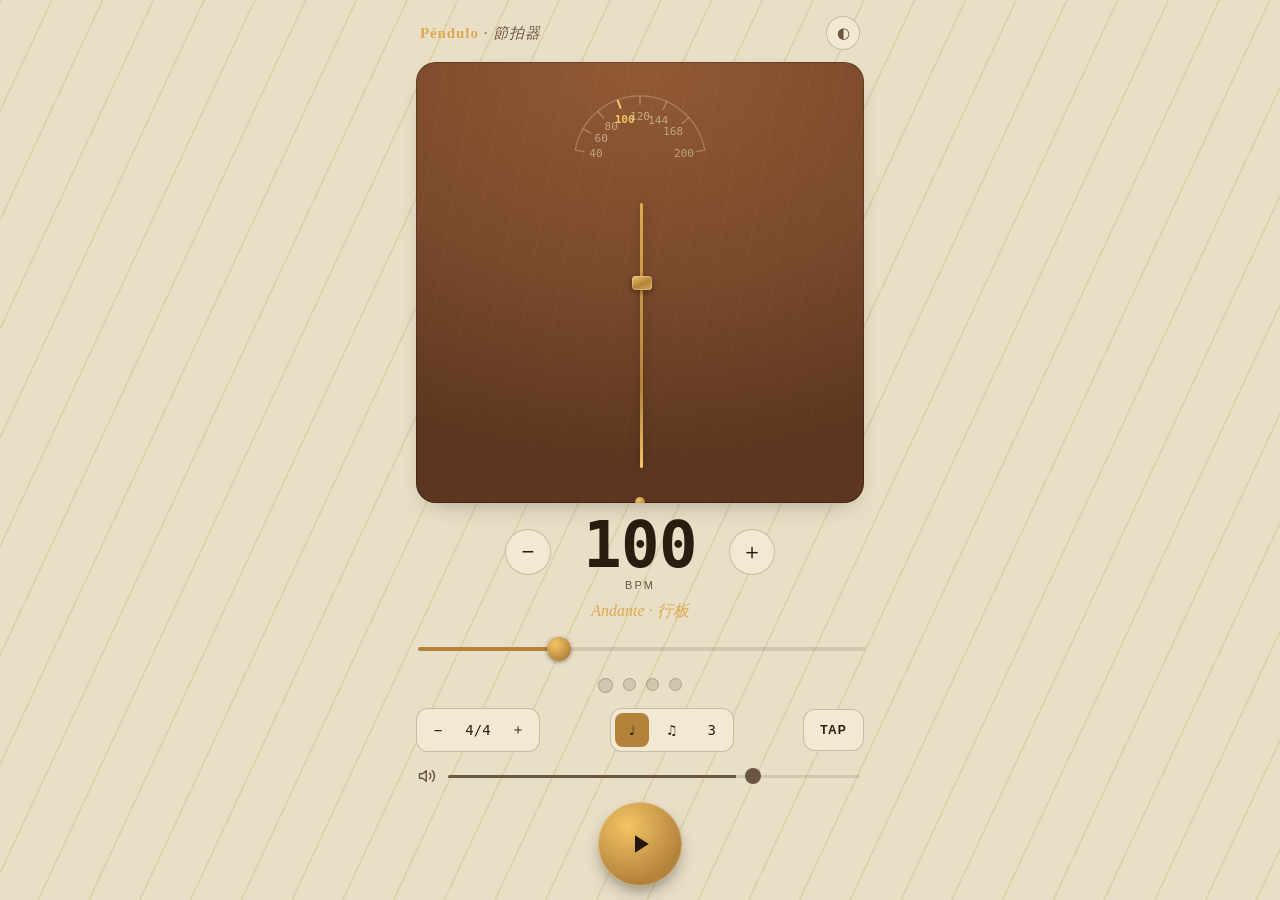
==== metronome-web-app/index.html @ 3e4c37fe "Add metronome web app for iPhone Single-file, dependency-free metronome (index.html) with a wood/bra" ====
<!doctype html>
<html lang="zh-Hant">
<head>
<meta charset="UTF-8">
<title>Pendulo — 節拍器</title>
<meta name="viewport" content="width=device-width, initial-scale=1, maximum-scale=1, minimum-scale=1, user-scalable=no, viewport-fit=cover">
<meta name="apple-mobile-web-app-capable" content="yes">
<meta name="mobile-web-app-capable" content="yes">
<meta name="apple-mobile-web-app-status-bar-style" content="black-translucent">
<meta name="apple-mobile-web-app-title" content="Pendulo">
<meta name="theme-color" content="#1b120b">
<meta name="description" content="A precision metronome for practice, tuned for iPhone.">
<style>
  :root{
    color-scheme: light dark;
    --bg: #e9dfc7;
    --bg-grain: #ded1ad;
    --case: #7a4a2c;
    --case-deep: #5c3620;
    --case-edge: #915a34;
    --ink: #2b1c10;
    --ink-soft: #6b563f;
    --brass: #b3833c;
    --brass-bright: #dda94f;
    --brass-hot: #f2c565;
    --line: rgba(43,28,16,0.22);
    --line-soft: rgba(43,28,16,0.12);
    --panel: #f2e9d2;
    --danger: #a4432c;
    --shadow: rgba(30,18,8,0.35);
    --focus: #2b6cb0;
  }
  @media (prefers-color-scheme: dark){
    :root:not([data-theme="light"]){
      --bg: #17100a;
      --bg-grain: #1e150d;
      --case: #3a2314;
      --case-deep: #20130b;
      --case-edge: #4d2e1a;
      --ink: #f1e4cc;
      --ink-soft: #b9a180;
      --brass: #c99a49;
      --brass-bright: #e8ba5d;
      --brass-hot: #ffd684;
      --line: rgba(241,228,204,0.16);
      --line-soft: rgba(241,228,204,0.08);
      --panel: #241a10;
      --danger: #d9663f;
      --shadow: rgba(0,0,0,0.6);
      --focus: #6fa8dc;
    }
  }
  :root[data-theme="dark"]{
    --bg: #17100a;
    --bg-grain: #1e150d;
    --case: #3a2314;
    --case-deep: #20130b;
    --case-edge: #4d2e1a;
    --ink: #f1e4cc;
    --ink-soft: #b9a180;
    --brass: #c99a49;
    --brass-bright: #e8ba5d;
    --brass-hot: #ffd684;
    --line: rgba(241,228,204,0.16);
    --line-soft: rgba(241,228,204,0.08);
    --panel: #241a10;
    --danger: #d9663f;
    --shadow: rgba(0,0,0,0.6);
    --focus: #6fa8dc;
  }

  *{ box-sizing: border-box; -webkit-tap-highlight-color: transparent; }
  html,body{
    height: 100%;
    margin: 0;
    overscroll-behavior: none;
    touch-action: manipulation;
  }
  body{
    background:
      repeating-linear-gradient(115deg, var(--bg-grain) 0 2px, transparent 2px 46px),
      var(--bg);
    color: var(--ink);
    font-family: -apple-system, BlinkMacSystemFont, "SF Pro Text", "Helvetica Neue", Arial, sans-serif;
    display: flex;
    align-items: center;
    justify-content: center;
    min-height: 100vh;
    user-select: none;
    -webkit-user-select: none;
  }
  .stage{
    width: 100%;
    max-width: 480px;
    height: 100vh;
    height: 100dvh;
    padding: max(14px, env(safe-area-inset-top)) max(16px, env(safe-area-inset-right)) max(14px, env(safe-area-inset-bottom)) max(16px, env(safe-area-inset-left));
    display: flex;
    flex-direction: column;
    gap: 10px;
  }

  .brand{
    display: flex;
    align-items: baseline;
    justify-content: space-between;
    flex: 0 0 auto;
    padding: 2px 4px;
  }
  .brand-mark{
    font-family: Georgia, "Iowan Old Style", "Palatino Linotype", serif;
    font-style: italic;
    font-size: 15px;
    letter-spacing: 0.06em;
    color: var(--ink-soft);
  }
  .brand-mark b{ color: var(--brass-bright); font-style: normal; }
  .theme-toggle{
    width: 34px; height: 34px;
    border-radius: 50%;
    border: 1px solid var(--line);
    background: var(--panel);
    color: var(--ink-soft);
    font-size: 15px;
    display: flex; align-items: center; justify-content: center;
    padding: 0;
  }
  .theme-toggle:active{ transform: scale(0.94); }

  /* ---- Case: pendulum + graduated arc ---- */
  .case{
    position: relative;
    flex: 1 1 auto;
    min-height: 150px;
    background:
      radial-gradient(120% 90% at 50% 0%, var(--case-edge) 0%, var(--case) 55%, var(--case-deep) 100%);
    border-radius: 20px;
    overflow: hidden;
    box-shadow: inset 0 0 0 1px rgba(0,0,0,0.25), 0 10px 24px -12px var(--shadow);
  }
  .case::after{
    content:"";
    position: absolute; inset: 0;
    background: repeating-linear-gradient(100deg, rgba(255,255,255,0.05) 0 1px, transparent 1px 30px);
    mix-blend-mode: overlay;
    pointer-events: none;
  }
  .scale{
    position: absolute;
    left: 50%; top: 6%;
    width: 88%;
    transform: translateX(-50%);
    overflow: visible;
  }
  .scale text{
    font-family: ui-monospace, "SF Mono", Menlo, monospace;
    font-size: 8.5px;
    fill: rgba(241,228,204,0.55);
  }
  .scale .tick{ stroke: rgba(241,228,204,0.35); stroke-width: 1; }
  .scale .arc{ fill: none; stroke: rgba(241,228,204,0.28); stroke-width: 1; }
  .scale .mark-active text{ fill: var(--brass-hot); font-weight: 600; }
  .scale .mark-active .tick{ stroke: var(--brass-hot); stroke-width: 1.6; }

  .pivot-wrap{
    position: absolute;
    left: 50%; bottom: 8%;
    transform: translateX(-50%);
    width: 4px; height: 60%;
  }
  .rod{
    position: absolute;
    left: 50%; bottom: 0;
    width: 3px; height: 100%;
    background: linear-gradient(180deg, var(--brass-bright), var(--brass) 70%, var(--brass-hot));
    border-radius: 3px;
    transform-origin: bottom center;
    transform: rotate(0deg);
    box-shadow: 0 0 10px rgba(0,0,0,0.25);
  }
  .bob{
    position: absolute;
    left: 50%; top: 30%;
    width: 20px; height: 14px;
    transform: translate(-50%, -50%);
    background: linear-gradient(155deg, var(--brass-hot), var(--brass) 55%, var(--brass-bright));
    border-radius: 4px;
    box-shadow: 0 2px 6px rgba(0,0,0,0.4), inset 0 0 0 1px rgba(255,255,255,0.25);
  }
  .pivot{
    position: absolute;
    left: 50%; bottom: -4px;
    width: 10px; height: 10px;
    transform: translateX(-50%);
    border-radius: 50%;
    background: radial-gradient(circle at 35% 30%, var(--brass-hot), var(--brass) 70%);
    box-shadow: 0 1px 3px rgba(0,0,0,0.5);
  }
  .case.tick-flash{ }
  .case .flashlight{
    position: absolute; inset: 0;
    background: radial-gradient(60% 50% at 50% 20%, var(--brass-hot) 0%, transparent 70%);
    opacity: 0;
    pointer-events: none;
    transition: opacity 90ms ease-out;
  }
  .case.flash .flashlight{ opacity: 0.16; }

  /* ---- Readout ---- */
  .readout{
    flex: 0 0 auto;
    display: flex;
    align-items: center;
    justify-content: center;
    gap: 14px;
  }
  .step{
    width: 46px; height: 46px;
    border-radius: 50%;
    border: 1px solid var(--line);
    background: var(--panel);
    color: var(--ink);
    font-size: 22px;
    line-height: 1;
    display: flex; align-items: center; justify-content: center;
    padding: 0;
  }
  .step:active{ background: var(--line-soft); transform: scale(0.95); }
  .bpm-display{
    display: flex;
    flex-direction: column;
    align-items: center;
    min-width: 150px;
  }
  .bpm-number{
    font-family: ui-monospace, "SF Mono", Menlo, monospace;
    font-variant-numeric: tabular-nums;
    font-size: 64px;
    font-weight: 600;
    letter-spacing: -0.01em;
    line-height: 1;
    color: var(--ink);
  }
  .bpm-unit{
    font-size: 11px;
    letter-spacing: 0.18em;
    color: var(--ink-soft);
    margin-top: 2px;
  }
  .tempo-term{
    text-align: center;
    font-family: Georgia, "Iowan Old Style", "Palatino Linotype", serif;
    font-style: italic;
    font-size: 16px;
    color: var(--brass-bright);
    flex: 0 0 auto;
    min-height: 20px;
  }

  .bpm-slider{
    flex: 0 0 auto;
    -webkit-appearance: none;
    appearance: none;
    width: 100%;
    height: 30px;
    background: transparent;
  }
  .bpm-slider::-webkit-slider-runnable-track{
    height: 4px;
    border-radius: 2px;
    background: linear-gradient(90deg, var(--brass) 0%, var(--brass) var(--fill,50%), var(--line-soft) var(--fill,50%));
  }
  .bpm-slider::-webkit-slider-thumb{
    -webkit-appearance: none;
    width: 24px; height: 24px;
    margin-top: -10px;
    border-radius: 50%;
    background: radial-gradient(circle at 35% 30%, var(--brass-hot), var(--brass) 75%);
    box-shadow: 0 1px 4px rgba(0,0,0,0.4);
    border: none;
  }

  /* ---- Beats ---- */
  .beats{
    flex: 0 0 auto;
    display: flex;
    justify-content: center;
    gap: 10px;
    padding: 2px 0;
    min-height: 22px;
  }
  .beat-dot{
    width: 13px; height: 13px;
    border-radius: 50%;
    background: var(--line-soft);
    border: 1px solid var(--line);
    transition: background 60ms ease-out, box-shadow 60ms ease-out, transform 60ms ease-out;
  }
  .beat-dot.accent{ width: 15px; height: 15px; }
  .beat-dot.lit{
    background: var(--brass-bright);
    border-color: var(--brass-bright);
    transform: scale(1.15);
  }
  .beat-dot.accent.lit{
    background: var(--brass-hot);
    border-color: var(--brass-hot);
    box-shadow: 0 0 10px var(--brass-hot);
  }

  /* ---- Controls ---- */
  .controls{
    flex: 0 0 auto;
    display: flex;
    align-items: center;
    justify-content: space-between;
    gap: 8px;
  }
  .control-group{
    display: flex;
    align-items: center;
    gap: 6px;
    background: var(--panel);
    border: 1px solid var(--line);
    border-radius: 12px;
    padding: 4px;
  }
  .chip{
    min-width: 34px; height: 34px;
    padding: 0 8px;
    border-radius: 8px;
    border: none;
    background: transparent;
    color: var(--ink);
    font-size: 14px;
    font-family: ui-monospace, "SF Mono", Menlo, monospace;
  }
  .chip:active{ background: var(--line-soft); }
  .chip.active{
    background: var(--brass);
    color: #241608;
    font-weight: 600;
  }
  #tsLabel{
    font-family: ui-monospace, "SF Mono", Menlo, monospace;
    font-variant-numeric: tabular-nums;
    font-size: 14px;
    min-width: 34px;
    text-align: center;
  }
  .tap{
    flex: 0 0 auto;
    height: 42px;
    padding: 0 16px;
    border-radius: 12px;
    border: 1px solid var(--line);
    background: var(--panel);
    color: var(--ink);
    font-size: 12px;
    font-weight: 700;
    letter-spacing: 0.1em;
  }
  .tap:active{ background: var(--brass); color: #241608; }

  .volume-row{
    flex: 0 0 auto;
    display: flex;
    align-items: center;
    gap: 10px;
    padding: 0 2px;
  }
  .volume-row svg{ flex: 0 0 auto; color: var(--ink-soft); }
  .volume-row input[type="range"]{
    -webkit-appearance: none;
    appearance: none;
    flex: 1 1 auto;
    height: 24px;
    background: transparent;
  }
  .volume-row input[type="range"]::-webkit-slider-runnable-track{
    height: 3px;
    border-radius: 2px;
    background: linear-gradient(90deg, var(--ink-soft) 0%, var(--ink-soft) var(--fill,70%), var(--line-soft) var(--fill,70%));
  }
  .volume-row input[type="range"]::-webkit-slider-thumb{
    -webkit-appearance: none;
    width: 16px; height: 16px;
    margin-top: -6.5px;
    border-radius: 50%;
    background: var(--ink-soft);
    border: none;
  }

  .play-btn{
    flex: 0 0 auto;
    align-self: center;
    width: 84px; height: 84px;
    border-radius: 50%;
    border: none;
    background: radial-gradient(circle at 35% 28%, var(--brass-hot), var(--brass) 70%, var(--brass) 100%);
    box-shadow: 0 8px 18px -6px rgba(0,0,0,0.5), inset 0 0 0 1px rgba(255,255,255,0.25);
    display: flex; align-items: center; justify-content: center;
    color: #24160a;
    margin: 2px 0 0;
  }
  .play-btn:active{ transform: scale(0.96); }
  .play-btn.playing{
    background: radial-gradient(circle at 35% 28%, #e98a6b, var(--danger) 70%);
  }
  .play-btn svg{ width: 30px; height: 30px; }

  button, input{ font: inherit; }
  button{ cursor: pointer; }
  :focus-visible{ outline: 2px solid var(--focus); outline-offset: 2px; }

  @media (max-height: 700px){
    .bpm-number{ font-size: 52px; }
    .play-btn{ width: 72px; height: 72px; }
  }
</style>
</head>
<body>
<div class="stage">

  <header class="brand">
    <span class="brand-mark"><b>Péndulo</b> · 節拍器</span>
    <button class="theme-toggle" id="themeToggle" aria-label="切換淺色／深色外觀">◐</button>
  </header>

  <div class="case" id="case">
    <svg class="scale" viewBox="0 0 300 60" aria-hidden="true"></svg>
    <div class="pivot-wrap">
      <div class="rod" id="rod">
        <div class="bob" id="bob"></div>
      </div>
    </div>
    <div class="pivot"></div>
    <div class="flashlight"></div>
  </div>

  <div class="readout">
    <button class="step" id="bpmDown" aria-label="降低速度">−</button>
    <div class="bpm-display">
      <span class="bpm-number" id="bpmNumber">100</span>
      <span class="bpm-unit">BPM</span>
    </div>
    <button class="step" id="bpmUp" aria-label="提高速度">＋</button>
  </div>

  <div class="tempo-term" id="tempoTerm">Moderato · 中板</div>

  <input type="range" class="bpm-slider" id="bpmSlider" min="30" max="260" step="1" value="100" aria-label="速度滑桿">

  <div class="beats" id="beats"></div>

  <div class="controls">
    <div class="control-group" role="group" aria-label="拍號">
      <button class="chip" id="tsMinus" aria-label="減少每小節拍數">−</button>
      <span id="tsLabel">4/4</span>
      <button class="chip" id="tsPlus" aria-label="增加每小節拍數">＋</button>
    </div>
    <div class="control-group" role="group" aria-label="細分">
      <button class="chip subdiv active" data-val="1">♩</button>
      <button class="chip subdiv" data-val="2">♫</button>
      <button class="chip subdiv" data-val="3">3</button>
    </div>
    <button class="tap" id="tapTempo">TAP</button>
  </div>

  <div class="volume-row">
    <svg width="18" height="18" viewBox="0 0 24 24" fill="none" stroke="currentColor" stroke-width="2" stroke-linecap="round" stroke-linejoin="round"><path d="M11 5 6 9H2v6h4l5 4V5Z"/><path d="M19.07 4.93a10 10 0 0 1 0 14.14M15.54 8.46a5 5 0 0 1 0 7.07"/></svg>
    <input type="range" id="volumeSlider" min="0" max="100" step="1" value="75" aria-label="音量">
  </div>

  <button class="play-btn" id="playBtn" aria-label="開始節拍器">
    <svg id="playIcon" viewBox="0 0 24 24" fill="currentColor"><path d="M8 5v14l11-7z"/></svg>
  </button>

</div>

<script>
(function(){
  "use strict";

  /* ---------- state ---------- */
  var bpm = 100;
  var beatsPerMeasure = 4;
  var subdivision = 1; // 1 quarter, 2 eighths, 3 triplet
  var volume = 0.75;
  var isPlaying = false;

  var audioCtx = null;
  var masterGain = null;
  var currentBeat = 0;
  var currentSub = 0;
  var nextNoteTime = 0.0;
  var scheduleAheadTime = 0.12;
  var lookahead = 25.0;
  var timerID = null;
  var noteQueue = []; // {time, beat, sub}
  var rafID = null;

  var pendulumAnim = null;
  var wakeLock = null;

  /* ---------- elements ---------- */
  var $case = document.getElementById('case');
  var $bpmNumber = document.getElementById('bpmNumber');
  var $bpmSlider = document.getElementById('bpmSlider');
  var $bpmDown = document.getElementById('bpmDown');
  var $bpmUp = document.getElementById('bpmUp');
  var $tempoTerm = document.getElementById('tempoTerm');
  var $beats = document.getElementById('beats');
  var $tsLabel = document.getElementById('tsLabel');
  var $tsMinus = document.getElementById('tsMinus');
  var $tsPlus = document.getElementById('tsPlus');
  var $subdivBtns = document.querySelectorAll('.subdiv');
  var $tapTempo = document.getElementById('tapTempo');
  var $volumeSlider = document.getElementById('volumeSlider');
  var $playBtn = document.getElementById('playBtn');
  var $playIcon = document.getElementById('playIcon');
  var $rod = document.getElementById('rod');
  var $themeToggle = document.getElementById('themeToggle');
  var $scale = document.querySelector('.scale');

  /* ---------- tempo term ---------- */
  var TERMS = [
    {max:40,  it:'Grave',      zh:'極緩板'},
    {max:60,  it:'Largo',      zh:'廣板'},
    {max:76,  it:'Adagio',     zh:'慢板'},
    {max:108, it:'Andante',    zh:'行板'},
    {max:120, it:'Moderato',   zh:'中板'},
    {max:168, it:'Allegro',    zh:'快板'},
    {max:208, it:'Presto',     zh:'急板'},
    {max:Infinity, it:'Prestissimo', zh:'最急板'}
  ];
  function tempoTermFor(v){
    for (var i=0;i<TERMS.length;i++){ if (v < TERMS[i].max) return TERMS[i]; }
    return TERMS[TERMS.length-1];
  }

  /* ---------- graduated scale (decorative) ---------- */
  var SCALE_MARKS = [40,60,80,100,120,144,168,200];
  function buildScale(){
    var w = 300, cx = 150, cy = 56, r = 50;
    var startAngle = -170, endAngle = -10; // degrees, arc across top
    var svg = '<path class="arc" d="' + arcPath(cx,cy,r,startAngle,endAngle) + '"></path>';
    SCALE_MARKS.forEach(function(v){
      var t = (v - 40) / (200 - 40);
      var ang = startAngle + t*(endAngle-startAngle);
      var rad = ang * Math.PI/180;
      var x1 = cx + r*Math.cos(rad), y1 = cy + r*Math.sin(rad);
      var x2 = cx + (r-7)*Math.cos(rad), y2 = cy + (r-7)*Math.sin(rad);
      var tx = cx + (r-16)*Math.cos(rad), ty = cy + (r-16)*Math.sin(rad);
      svg += '<g class="mark" data-v="'+v+'">' +
             '<line class="tick" x1="'+x1+'" y1="'+y1+'" x2="'+x2+'" y2="'+y2+'"></line>' +
             '<text x="'+tx+'" y="'+ty+'" text-anchor="middle" dominant-baseline="middle">'+v+'</text>' +
             '</g>';
    });
    $scale.innerHTML = svg;
  }
  function arcPath(cx,cy,r,a0,a1){
    var p0 = polar(cx,cy,r,a0), p1 = polar(cx,cy,r,a1);
    return 'M '+p0.x+' '+p0.y+' A '+r+' '+r+' 0 0 1 '+p1.x+' '+p1.y;
  }
  function polar(cx,cy,r,deg){ var rad=deg*Math.PI/180; return {x:cx+r*Math.cos(rad), y:cy+r*Math.sin(rad)}; }
  function updateScaleHighlight(){
    var marks = $scale.querySelectorAll('.mark');
    var closest = null, closestDist = Infinity;
    marks.forEach(function(m){
      var v = parseInt(m.getAttribute('data-v'),10);
      var d = Math.abs(v - bpm);
      if (d < closestDist){ closestDist = d; closest = m; }
      m.classList.remove('mark-active');
    });
    if (closest) closest.classList.add('mark-active');
  }

  /* ---------- beat dots ---------- */
  function buildBeats(){
    $beats.innerHTML = '';
    for (var i=0;i<beatsPerMeasure;i++){
      var d = document.createElement('div');
      d.className = 'beat-dot' + (i===0 ? ' accent' : '');
      $beats.appendChild(d);
    }
  }
  function litBeat(i){
    var dots = $beats.children;
    for (var k=0;k<dots.length;k++) dots[k].classList.remove('lit');
    if (dots[i]) dots[i].classList.add('lit');
    setTimeout(function(){ if (dots[i]) dots[i].classList.remove('lit'); }, 110);
  }

  /* ---------- UI sync ---------- */
  function refreshDisplay(){
    $bpmNumber.textContent = bpm;
    $bpmSlider.value = bpm;
    var pct = ((bpm - $bpmSlider.min) / ($bpmSlider.max - $bpmSlider.min)) * 100;
    $bpmSlider.style.setProperty('--fill', pct + '%');
    var term = tempoTermFor(bpm);
    $tempoTerm.textContent = term.it + ' · ' + term.zh;
    $tsLabel.textContent = beatsPerMeasure + '/4';
    updateScaleHighlight();
    updatePendulumSpeed();
  }
  function setBpm(v){
    bpm = Math.max(30, Math.min(260, Math.round(v)));
    refreshDisplay();
  }

  /* ---------- pendulum motion ---------- */
  function updatePendulumSpeed(){
    var periodMs = (60000 / bpm);
    if (pendulumAnim){
      pendulumAnim.effect.updateTiming({ duration: periodMs });
    } else if (isPlaying){
      startPendulumAnim(periodMs);
    }
  }
  function startPendulumAnim(periodMs){
    pendulumAnim = $rod.animate(
      [
        { transform: 'rotate(-22deg)' },
        { transform: 'rotate(22deg)' }
      ],
      {
        duration: periodMs,
        iterations: Infinity,
        direction: 'alternate',
        easing: 'cubic-bezier(0.45,0.05,0.55,0.95)'
      }
    );
  }
  function stopPendulumAnim(){
    if (pendulumAnim){ pendulumAnim.cancel(); pendulumAnim = null; }
    $rod.style.transform = 'rotate(0deg)';
  }

  /* ---------- audio click ---------- */
  function playClick(time, kind){
    var osc = audioCtx.createOscillator();
    var gain = audioCtx.createGain();
    osc.connect(gain);
    gain.connect(masterGain);
    var freq, peak, dur;
    if (kind === 'accent'){ freq = 1600; peak = 1.0; dur = 0.055; }
    else if (kind === 'beat'){ freq = 1100; peak = 0.68; dur = 0.045; }
    else { freq = 820; peak = 0.32; dur = 0.03; }
    osc.type = 'sine';
    osc.frequency.setValueAtTime(freq, time);
    gain.gain.setValueAtTime(0.00001, time);
    gain.gain.exponentialRampToValueAtTime(Math.max(peak, 0.0001), time + 0.002);
    gain.gain.exponentialRampToValueAtTime(0.00001, time + dur);
    osc.start(time);
    osc.stop(time + dur + 0.01);
  }

  /* ---------- scheduler (lookahead) ---------- */
  function nextNote(){
    var secondsPerBeat = 60.0 / bpm;
    var secondsPerSub = secondsPerBeat / subdivision;
    nextNoteTime += secondsPerSub;
    currentSub++;
    if (currentSub >= subdivision){
      currentSub = 0;
      currentBeat = (currentBeat + 1) % beatsPerMeasure;
    }
  }
  function scheduleNote(beat, sub, time){
    var kind;
    if (sub !== 0) kind = 'sub';
    else if (beat === 0) kind = 'accent';
    else kind = 'beat';
    noteQueue.push({ time: time, beat: beat, sub: sub, kind: kind });
    playClick(time, kind);
  }
  function scheduler(){
    while (nextNoteTime < audioCtx.currentTime + scheduleAheadTime){
      scheduleNote(currentBeat, currentSub, nextNoteTime);
      nextNote();
    }
    timerID = setTimeout(scheduler, lookahead);
  }

  /* ---------- visual sync loop ---------- */
  function visualLoop(){
    if (!isPlaying) return;
    var now = audioCtx.currentTime;
    while (noteQueue.length && noteQueue[0].time <= now){
      var note = noteQueue.shift();
      if (note.sub === 0){
        litBeat(note.beat);
        flashCase();
      }
    }
    rafID = requestAnimationFrame(visualLoop);
  }
  var flashTimer = null;
  function flashCase(){
    $case.classList.add('flash');
    clearTimeout(flashTimer);
    flashTimer = setTimeout(function(){ $case.classList.remove('flash'); }, 90);
  }

  /* ---------- wake lock ---------- */
  function requestWakeLock(){
    if ('wakeLock' in navigator){
      navigator.wakeLock.request('screen').then(function(lock){ wakeLock = lock; }).catch(function(){});
    }
  }
  function releaseWakeLock(){
    if (wakeLock){ wakeLock.release().catch(function(){}); wakeLock = null; }
  }
  document.addEventListener('visibilitychange', function(){
    if (isPlaying && document.visibilityState === 'visible' && wakeLock === null){
      requestWakeLock();
    }
  });

  /* ---------- transport ---------- */
  function start(){
    if (isPlaying) return;
    if (!audioCtx){
      audioCtx = new (window.AudioContext || window.webkitAudioContext)();
      masterGain = audioCtx.createGain();
      masterGain.gain.value = volume;
      masterGain.connect(audioCtx.destination);
    }
    if (audioCtx.state === 'suspended') audioCtx.resume();
    isPlaying = true;
    currentBeat = 0;
    currentSub = 0;
    noteQueue = [];
    nextNoteTime = audioCtx.currentTime + 0.05;
    scheduler();
    startPendulumAnim(60000 / bpm);
    rafID = requestAnimationFrame(visualLoop);
    requestWakeLock();

    $playBtn.classList.add('playing');
    $playBtn.setAttribute('aria-label', '停止節拍器');
    $playIcon.innerHTML = '<rect x="6" y="5" width="4" height="14" rx="1"></rect><rect x="14" y="5" width="4" height="14" rx="1"></rect>';
  }
  function stop(){
    if (!isPlaying) return;
    isPlaying = false;
    clearTimeout(timerID);
    cancelAnimationFrame(rafID);
    stopPendulumAnim();
    releaseWakeLock();
    var dots = $beats.children;
    for (var k=0;k<dots.length;k++) dots[k].classList.remove('lit');
    $case.classList.remove('flash');

    $playBtn.classList.remove('playing');
    $playBtn.setAttribute('aria-label', '開始節拍器');
    $playIcon.innerHTML = '<path d="M8 5v14l11-7z"></path>';
  }
  function toggle(){ isPlaying ? stop() : start(); }

  /* ---------- tap tempo ---------- */
  var tapTimes = [];
  function tap(){
    var now = performance.now();
    if (tapTimes.length && now - tapTimes[tapTimes.length-1] > 2200) tapTimes = [];
    tapTimes.push(now);
    if (tapTimes.length > 5) tapTimes.shift();
    if (tapTimes.length >= 2){
      var intervals = [];
      for (var i=1;i<tapTimes.length;i++) intervals.push(tapTimes[i]-tapTimes[i-1]);
      var avg = intervals.reduce(function(a,b){return a+b;},0) / intervals.length;
      setBpm(60000/avg);
    }
    $tapTempo.style.transform = 'scale(0.94)';
    setTimeout(function(){ $tapTempo.style.transform = ''; }, 90);
  }

  /* ---------- events ---------- */
  $playBtn.addEventListener('click', toggle);
  $bpmDown.addEventListener('click', function(){ setBpm(bpm - 1); });
  $bpmUp.addEventListener('click', function(){ setBpm(bpm + 1); });
  $bpmSlider.addEventListener('input', function(){ setBpm(parseInt($bpmSlider.value,10)); });
  $tsMinus.addEventListener('click', function(){
    beatsPerMeasure = Math.max(1, beatsPerMeasure - 1);
    buildBeats(); refreshDisplay();
  });
  $tsPlus.addEventListener('click', function(){
    beatsPerMeasure = Math.min(9, beatsPerMeasure + 1);
    buildBeats(); refreshDisplay();
  });
  $subdivBtns.forEach(function(btn){
    btn.addEventListener('click', function(){
      subdivision = parseInt(btn.getAttribute('data-val'),10);
      $subdivBtns.forEach(function(b){ b.classList.remove('active'); });
      btn.classList.add('active');
    });
  });
  $tapTempo.addEventListener('click', tap);
  $volumeSlider.addEventListener('input', function(){
    volume = parseInt($volumeSlider.value,10) / 100;
    $volumeSlider.style.setProperty('--fill', $volumeSlider.value + '%');
    if (masterGain) masterGain.gain.value = volume;
  });

  var themeOverride = null;
  $themeToggle.addEventListener('click', function(){
    var mql = window.matchMedia('(prefers-color-scheme: dark)');
    var effectiveDark = themeOverride ? themeOverride === 'dark' : mql.matches;
    themeOverride = effectiveDark ? 'light' : 'dark';
    document.documentElement.setAttribute('data-theme', themeOverride);
  });

  document.addEventListener('keydown', function(e){
    if (e.code === 'Space'){ e.preventDefault(); toggle(); }
  });

  /* ---------- apple touch icon (drawn, no external asset) ---------- */
  function makeTouchIcon(){
    try{
      var c = document.createElement('canvas');
      c.width = 180; c.height = 180;
      var ctx = c.getContext('2d');
      var g = ctx.createRadialGradient(70,50,10,90,90,140);
      g.addColorStop(0, '#5c3620'); g.addColorStop(1, '#20130b');
      ctx.fillStyle = g;
      roundRect(ctx,0,0,180,180,38); ctx.fill();
      ctx.strokeStyle = '#dda94f';
      ctx.lineWidth = 5;
      ctx.beginPath();
      ctx.moveTo(90,150); ctx.lineTo(65,45); ctx.stroke();
      ctx.fillStyle = '#f2c565';
      ctx.beginPath(); ctx.ellipse(65,60,13,9,0.5,0,Math.PI*2); ctx.fill();
      ctx.beginPath(); ctx.arc(90,150,6,0,Math.PI*2); ctx.fill();
      var link = document.createElement('link');
      link.rel = 'apple-touch-icon';
      link.href = c.toDataURL('image/png');
      document.head.appendChild(link);
    }catch(e){ /* icon is cosmetic only */ }
  }
  function roundRect(ctx,x,y,w,h,r){
    ctx.beginPath();
    ctx.moveTo(x+r,y);
    ctx.arcTo(x+w,y,x+w,y+h,r);
    ctx.arcTo(x+w,y+h,x,y+h,r);
    ctx.arcTo(x,y+h,x,y,r);
    ctx.arcTo(x,y,x+w,y,r);
    ctx.closePath();
  }

  /* ---------- init ---------- */
  buildScale();
  buildBeats();
  refreshDisplay();
  makeTouchIcon();

})();
</script>
</body>
</html>
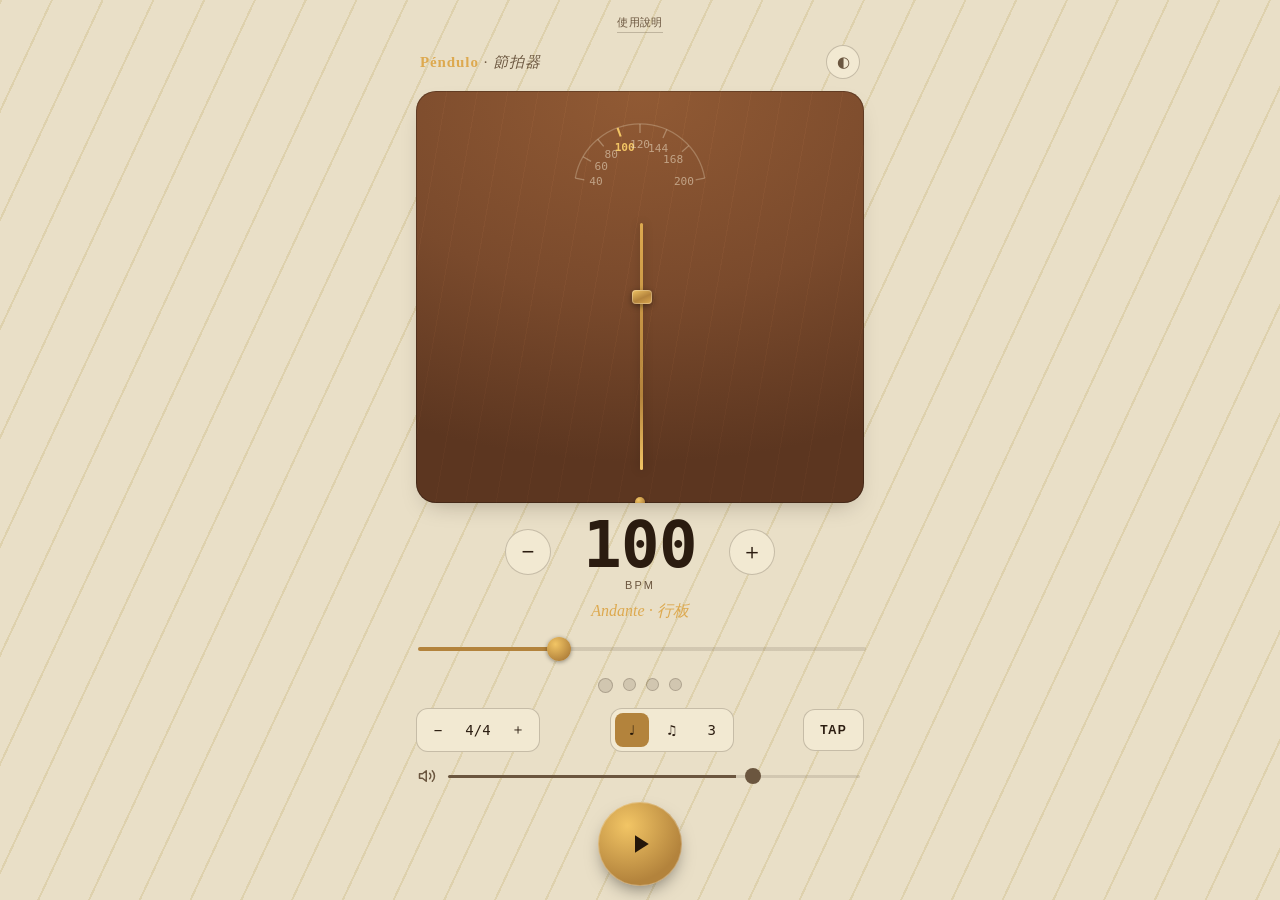
==== commit 21e21af6: "Link usage guide from the app and add a rendered guide page - Add a small top-of-page link on index." ====
--- a/metronome-web-app/index.html
+++ b/metronome-web-app/index.html
@@ -100,6 +100,22 @@
     gap: 10px;
   }
 
+  .topbar{
+    display: flex;
+    justify-content: center;
+    flex: 0 0 auto;
+    padding: 0 4px;
+  }
+  .topbar a{
+    font-size: 11px;
+    letter-spacing: 0.04em;
+    color: var(--ink-soft);
+    text-decoration: none;
+    border-bottom: 1px solid var(--line);
+    padding: 1px 0 2px;
+  }
+  .topbar a:active{ color: var(--brass-bright); border-color: var(--brass-bright); }
+
   .brand{
     display: flex;
     align-items: baseline;
@@ -421,6 +437,8 @@
 </head>
 <body>
 <div class="stage">
+
+  <div class="topbar"><a href="使用說明.html" target="_blank" rel="noopener">使用說明</a></div>
 
   <header class="brand">
     <span class="brand-mark"><b>Péndulo</b> · 節拍器</span>
